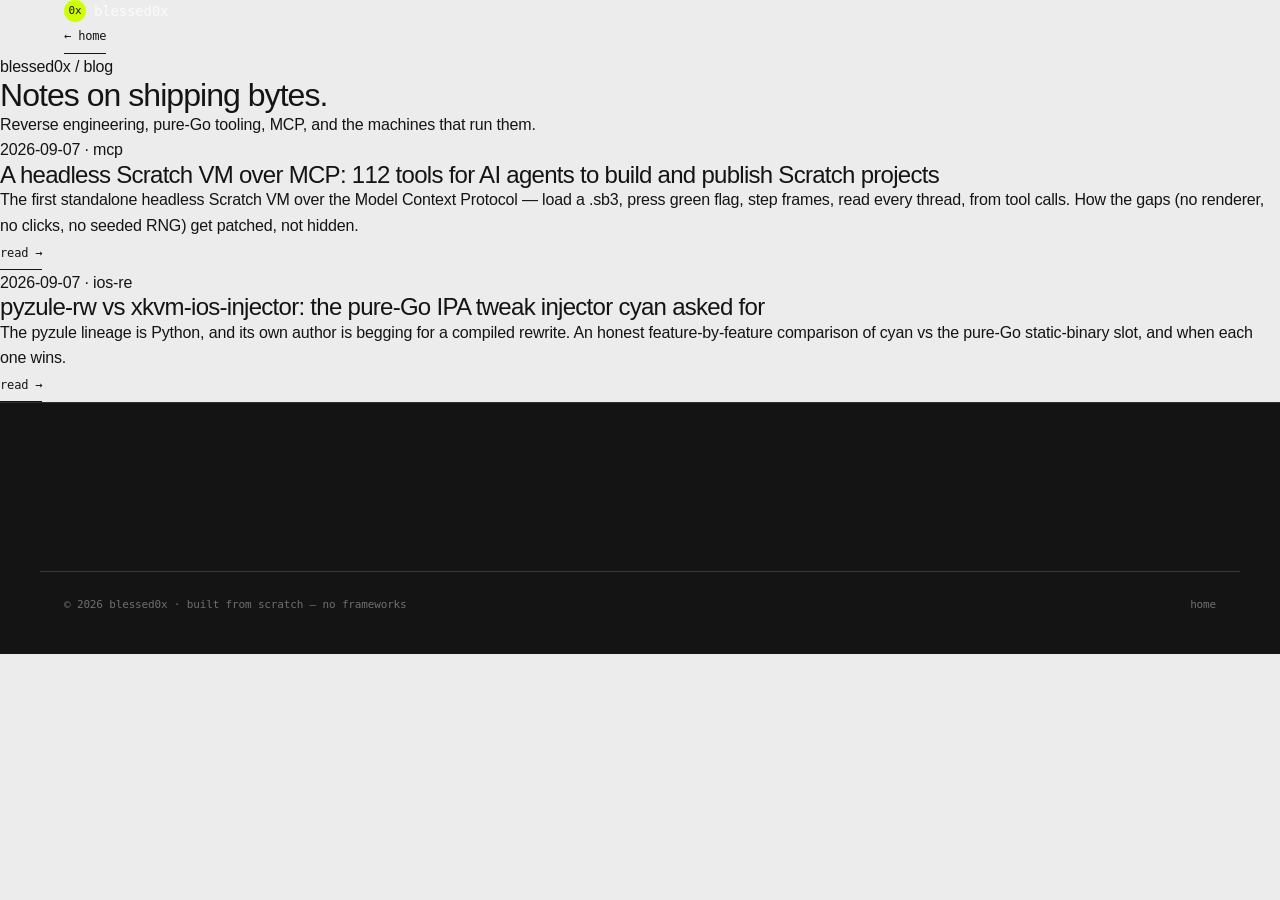
==== blog/index.html @ d800b371 "feat: blog index" ====
<!doctype html>
<html lang="en" class="no-js">
<head>
  <meta charset="utf-8">
  <meta name="viewport" content="width=device-width, initial-scale=1">
  <title>blog — blessed0x: iOS reverse engineering, Go tooling, MCP</title>
  <meta name="description" content="Notes from blessed0x on building iOS reverse-engineering tooling in pure Go — headless Scratch VMs over MCP, IPA tweak injection, macOS debloating, and device control without Python.">
  <meta name="robots" content="index, follow">
  <link rel="canonical" href="https://blessed0x.github.io/blog/">
  <meta property="og:type" content="website">
  <meta property="og:title" content="blog — blessed0x">
  <meta property="og:url" content="https://blessed0x.github.io/blog/">
  <link rel="stylesheet" href="/assets/css/style.css">
</head>
<body class="blog-page">
  <a class="skip-link" href="#main">Skip to content</a>
  <nav class="blog-nav">
    <div class="container blog-nav-inner">
      <a class="logo" href="/" aria-label="blessed0x home"><span class="logo-mark">0x</span>blessed0x</a>
      <a class="ulink" href="/">← home</a>
    </div>
  </nav>

  <main id="main" class="blog-main">
    <p class="post-kicker">blessed0x / blog</p>
    <h1>Notes on shipping bytes.</h1>
    <p class="post-meta">Reverse engineering, pure-Go tooling, MCP, and the machines that run them.</p>

    <article class="post-card">
      <p class="post-meta">2026-09-07 · mcp</p>
      <h2><a href="/blog/headless-scratch-vm-over-mcp.html">A headless Scratch VM over MCP: 112 tools for AI agents to build and publish Scratch projects</a></h2>
      <p>The first standalone headless Scratch VM over the Model Context Protocol — load a .sb3, press green flag, step frames, read every thread, from tool calls. How the gaps (no renderer, no clicks, no seeded RNG) get patched, not hidden.</p>
      <a class="ulink" href="/blog/headless-scratch-vm-over-mcp.html">read →</a>
    </article>

    <article class="post-card">
      <p class="post-meta">2026-09-07 · ios-re</p>
      <h2><a href="/blog/pyzule-vs-xkvm-ios-injector.html">pyzule-rw vs xkvm-ios-injector: the pure-Go IPA tweak injector cyan asked for</a></h2>
      <p>The pyzule lineage is Python, and its own author is begging for a compiled rewrite. An honest feature-by-feature comparison of cyan vs the pure-Go static-binary slot, and when each one wins.</p>
      <a class="ulink" href="/blog/pyzule-vs-xkvm-ios-injector.html">read →</a>
    </article>
  </main>

  <footer class="footer" style="border-top:1px solid rgba(236,236,236,.12)">
    <div class="container footer-bottom" style="display:flex;justify-content:space-between;flex-wrap:wrap;gap:12px">
      <span>© 2026 blessed0x · built from scratch — no frameworks</span>
      <a href="/">home</a>
    </div>
  </footer>
</body>
</html>
---- assets/css/style.css ----
/* ============================================================
   blessed0x · design language cloned 1:1 from spur.us
   palette   : #ceff00 neon · #141414 ink · #ececec platinum ·
               #fafafa paper · #6f6f6f grey
   type      : Inter (body) · Inter Tight 300/400/500 (display) ·
               Fragment Mono (mono labels)
   motion    : lenis smooth scroll · slideUp in-view reveals ·
               cubic-bezier(0.4,0,0.2,1) hovers ·
               cubic-bezier(1,0,0.01,1) transforms
   ============================================================ */

:root {
  --ink: #141414;
  --ink-2: #1f1f1f;
  --platinum: #ececec;
  --paper: #fafafa;
  --neon: #ceff00;
  --grey: #6f6f6f;
  --white: #ffffff;
  --mono: "Fragment Mono", ui-monospace, "SF Mono", Menlo, monospace;
  --sans: "Inter", -apple-system, BlinkMacSystemFont, "Segoe UI", sans-serif;
  --disp: "Inter Tight", "Inter", -apple-system, BlinkMacSystemFont, sans-serif;
  --ease: cubic-bezier(0.4, 0, 0.2, 1);
  --snap: cubic-bezier(1, 0, 0.01, 1);
  --line: 1px solid var(--ink);
}

* { box-sizing: border-box; }

html { scroll-behavior: auto; }
html.lenis, html.lenis body { height: auto; }
.lenis.lenis-smooth { scroll-behavior: auto !important; }
.lenis.lenis-stopped { overflow: hidden; }

body {
  margin: 0;
  background: var(--platinum);
  color: var(--ink);
  font-family: var(--sans);
  font-size: 16px;
  line-height: 1.6;
  letter-spacing: -0.01em;
  -webkit-font-smoothing: antialiased;
}

::selection { background: var(--neon); color: var(--ink); }

a { color: inherit; text-decoration: none; }
img, svg { display: block; max-width: 100%; }

h1, h2, h3, h4 { margin: 0; font-family: var(--disp); font-weight: 300; letter-spacing: -0.03em; line-height: 1.02; }
p { margin: 0; }
ul, ol { margin: 0; padding: 0; list-style: none; }

.skip-link { position: absolute; left: -999px; top: 0; z-index: 200; background: var(--neon); color: var(--ink); padding: 0.5rem 1rem; font-family: var(--mono); font-size: 12px; }
.skip-link:focus { left: 0; }

.container { max-width: 1200px; margin-inline: auto; padding-inline: 24px; }

/* mono label chip */
.mono { font-family: var(--mono); font-size: 12px; letter-spacing: 0; }
.kicker { font-family: var(--mono); font-size: 12px; line-height: 1.4; }

/* ============ nav ============ */

.nav {
  position: fixed;
  inset: 0 0 auto 0;
  z-index: 999;
  background: transparent;
  transition: background-color 0.3s var(--ease), backdrop-filter 0.3s var(--ease);
}
.nav.is-scrolled {
  background: rgba(20, 20, 20, 0.9);
  backdrop-filter: blur(10px);
}
.nav-inner {
  max-width: 1440px;
  margin-inline: auto;
  padding: 16px 24px;
  display: flex;
  align-items: center;
  justify-content: space-between;
  gap: 24px;
}
.logo {
  font-family: var(--mono);
  font-size: 14px;
  color: var(--paper);
  display: flex;
  align-items: center;
  gap: 8px;
}
.logo .logo-mark {
  width: 22px; height: 22px;
  background: var(--neon);
  display: grid;
  place-items: center;
  color: var(--ink);
  font-weight: 400;
  font-size: 11px;
  border-radius: 999px;
}
.nav-links { display: flex; align-items: center; gap: 28px; }
.nav-links a {
  font-family: var(--mono);
  font-size: 12px;
  color: var(--paper);
  position: relative;
  padding: 4px 0;
}
.nav-links a::after {
  content: "";
  position: absolute;
  left: 0; bottom: 0;
  width: 100%; height: 1px;
  background: var(--neon);
  transform: scaleX(0);
  transform-origin: right;
  transition: transform 0.3s var(--ease);
}
.nav-links a:hover::after { transform: scaleX(1); transform-origin: left; }
.nav-cta { display: flex; align-items: center; gap: 20px; }

.nav-burger {
  display: none;
  background: none; border: 0; cursor: pointer;
  width: 40px; height: 40px;
  color: var(--paper);
}
.nav-burger span { display: block; width: 22px; height: 2px; background: currentColor; margin: 5px auto; transition: transform 0.3s var(--ease); }

/* ============ buttons / links ============ */

.pill {
  display: inline-flex;
  align-items: center;
  gap: 10px;
  font-family: var(--mono);
  font-size: 12px;
  line-height: 1;
  color: var(--ink);
  background: var(--neon);
  border-radius: 999px;
  padding: 12px 20px;
  white-space: nowrap;
  transition: color 0.3s var(--ease), background-color 0.3s var(--ease), transform 0.3s var(--snap);
}
.pill:hover { background: var(--paper); }
.pill.pill-dark { background: var(--ink); color: var(--paper); }
.pill.pill-dark:hover { background: var(--neon); color: var(--ink); }
.pill .arr { transition: transform 0.3s var(--snap); }
.pill:hover .arr { transform: translateX(4px); }

.ulink {
  font-family: var(--mono);
  font-size: 12px;
  color: inherit;
  display: inline-flex;
  align-items: center;
  gap: 8px;
  padding-bottom: 6px;
  border-bottom: 1px solid currentColor;
  transition: color 0.3s var(--ease), border-color 0.3s var(--ease);
}
.ulink .arr { transition: transform 0.3s var(--snap); }
.ulink:hover .arr { transform: translateX(4px); }
.ulink:hover { color: var(--grey); }

/* ============ hero (dark) ============ */

.hero {
  background: var(--ink);
  color: var(--paper);
  position: relative;
  overflow: hidden;
  padding: 200px 0 120px;
}
.hero::before { /* faint blueprint grid */
  content: "";
  position: absolute;
  inset: 0;
  background-image:
    linear-gradient(rgba(255,255,255,0.04) 1px, transparent 1px),
    linear-gradient(90deg, rgba(255,255,255,0.04) 1px, transparent 1px);
  background-size: 64px 64px;
  pointer-events: none;
}
.hero-meta {
  display: flex;
  align-items: center;
  gap: 14px;
  color: var(--neon);
  margin-bottom: 40px;
}
.hero-meta .dot { width: 7px; height: 7px; border-radius: 999px; background: var(--neon); }
.hero h1 {
  font-size: clamp(56px, 9vw, 128px);
  color: var(--paper);
  max-width: 13ch;
}
.hero h1 .neon-word { color: var(--neon); }
.hero-sub {
  margin-top: 36px;
  max-width: 480px;
  color: var(--grey);
  font-size: 18px;
  line-height: 1.6;
}
.hero-cta { display: flex; align-items: center; gap: 32px; margin-top: 48px; flex-wrap: wrap; }
.hero-cta .ulink { color: var(--paper); }

/* barcode divider (their pattern strip) */
.barcode {
  height: 10px;
  margin-top: 110px;
  background: repeating-linear-gradient(90deg, var(--paper) 0 2px, transparent 2px 5px, var(--paper) 5px 6px, transparent 6px 12px, var(--paper) 12px 13px, transparent 13px 18px);
  opacity: 0.85;
}

/* ============ bands / sections ============ */

.band { padding: 140px 0; }
.band-light { background: var(--platinum); }
.band-dark { background: var(--ink); color: var(--paper); }
.band-white { background: var(--paper); }

.section-head { display: flex; flex-direction: column; gap: 20px; margin-bottom: 80px; }
.section-head .kicker { color: var(--grey); }
.section-head h2 { font-size: clamp(36px, 4.6vw, 72px); max-width: 20ch; }
.band-dark .section-head h2 { color: var(--paper); }
.band-dark .section-head .kicker { color: var(--neon); }

/* underline accent word */
.hl { position: relative; white-space: nowrap; }
.hl::after {
  content: "";
  position: absolute;
  left: 0; right: 0; bottom: 0.06em;
  height: 0.28em;
  background: var(--neon);
  z-index: -1;
}
.band-dark .hl::after { background: var(--neon); }
.hl-dark::after { background: var(--ink); }

/* ============ step cards (light) ============ */

.steps { display: grid; grid-template-columns: repeat(3, 1fr); gap: 0; border-top: var(--line); border-left: var(--line); }
.step {
  border-right: var(--line);
  border-bottom: var(--line);
  padding: 40px 32px 56px;
  background: transparent;
  display: flex;
  flex-direction: column;
  align-items: flex-start;
  gap: 18px;
  min-height: 100%;
  transition: background-color 0.3s var(--ease);
}
.step:hover { background: var(--neon); }
.step .num { font-family: var(--mono); font-size: 12px; color: var(--grey); }
.step h3 { font-size: clamp(24px, 2.2vw, 40px); }
.step p { color: var(--grey); font-size: 15px; margin-top: auto; }
.step:hover p { color: var(--ink); }

/* ============ feature list rows (brutalist) ============ */

.feat-list { border-top: var(--line); }
.feat {
  display: grid;
  grid-template-columns: 120px 1fr auto;
  align-items: baseline;
  gap: 32px;
  padding: 44px 0;
  border-bottom: var(--line);
  transition: padding 0.3s var(--ease);
}
.feat .num { font-family: var(--mono); font-size: 12px; color: var(--grey); }
.feat h3 { font-size: clamp(22px, 2.4vw, 40px); }
.feat .feat-desc { max-width: 520px; color: var(--grey); font-size: 15px; grid-column: 2; }
.feat .feat-go { grid-column: 3; align-self: center; }
.feat:hover { padding-left: 16px; }
.feat:hover h3 { color: var(--ink); }

/* ============ grid cards on dark ============ */

.cards { display: grid; grid-template-columns: repeat(2, 1fr); gap: 1px; background: rgba(255,255,255,0.14); border: 1px solid rgba(255,255,255,0.14); }
.card {
  background: var(--ink-2);
  padding: 48px 40px;
  min-height: 320px;
  display: flex;
  flex-direction: column;
  gap: 16px;
  transition: background-color 0.3s var(--ease);
}
.card .tag {
  font-family: var(--mono);
  font-size: 12px;
  color: var(--neon);
  border: 1px solid rgba(206, 255, 0, 0.35);
  border-radius: 999px;
  padding: 4px 10px;
  align-self: flex-start;
}
.card h3 { color: var(--paper); font-size: clamp(24px, 2vw, 36px); }
.card p { color: #9a9a9a; font-size: 15px; margin-top: auto; }
.card a { font-family: var(--mono); font-size: 12px; color: var(--paper); border-bottom: 1px solid rgba(255,255,255,0.3); align-self: flex-start; padding-bottom: 3px; transition: color 0.3s var(--ease), border-color 0.3s var(--ease); }
.card a:hover { color: var(--neon); border-color: var(--neon); }
.card:hover { background: #242424; }

/* ============ logo / tech chips ============ */

.chips { display: flex; flex-wrap: wrap; gap: 10px; }
.chip {
  font-family: var(--mono);
  font-size: 12px;
  border: var(--line);
  border-radius: 999px;
  padding: 8px 16px;
  color: var(--ink);
  transition: background-color 0.3s var(--ease), color 0.3s var(--ease);
}
.chip:hover { background: var(--ink); color: var(--neon); }
.band-dark .chip { border-color: rgba(255,255,255,0.3); color: var(--paper); }
.band-dark .chip:hover { background: var(--neon); color: var(--ink); border-color: var(--neon); }

/* ============ FAQ accordion ============ */

.faq { border-top: var(--line); }
.faq-item { border-bottom: var(--line); }
.faq-q {
  width: 100%;
  background: none;
  border: 0;
  text-align: left;
  cursor: pointer;
  padding: 28px 0;
  display: flex;
  align-items: baseline;
  justify-content: space-between;
  gap: 24px;
  font-family: var(--disp);
  font-weight: 400;
  font-size: clamp(18px, 2vw, 28px);
  letter-spacing: -0.02em;
  color: var(--ink);
}
.faq-q .ico {
  flex: none;
  font-family: var(--mono);
  font-size: 18px;
  transition: transform 0.3s var(--ease);
}
.faq-item.open .faq-q .ico { transform: rotate(45deg); }
.faq-a {
  display: grid;
  grid-template-rows: 0fr;
  transition: grid-template-rows 0.5s var(--ease);
}
.faq-item.open .faq-a { grid-template-rows: 1fr; }
.faq-a-inner { overflow: hidden; }
.faq-a-inner p { color: var(--grey); padding: 0 0 32px; max-width: 640px; }
.faq-a-inner a { border-bottom: 1px solid var(--ink); }
.band-dark .faq { border-color: rgba(255,255,255,0.25); }
.band-dark .faq-item { border-color: rgba(255,255,255,0.25); }
.band-dark .faq-q { color: var(--paper); }
.band-dark .faq-a-inner p { color: #9a9a9a; }
.band-dark .faq-a-inner a { border-color: var(--neon); color: var(--neon); }

/* ============ statement band ============ */

.statement { padding: 200px 0; }
.statement h2 { font-size: clamp(40px, 6vw, 96px); max-width: 22ch; }
.statement .kicker { margin-bottom: 28px; color: var(--grey); }
.band-dark.statement .kicker { color: var(--neon); }

/* ============ footer ============ */

.footer { background: var(--ink); color: var(--paper); padding: 120px 0 40px; }
.footer-grid { display: grid; grid-template-columns: 2fr 1fr 1fr 1fr 1fr; gap: 40px; }
.footer-brand .logo { margin-bottom: 24px; }
.footer-brand p { color: var(--grey); font-size: 14px; max-width: 240px; }
.footer-col h4 { font-family: var(--mono); font-size: 12px; color: var(--grey); margin-bottom: 18px; }
.footer-col li { margin-bottom: 12px; }
.footer-col a { font-family: var(--mono); font-size: 12px; color: var(--paper); transition: color 0.2s var(--ease); }
.footer-col a:hover { color: var(--neon); }
.footer-giant {
  margin-top: 120px;
  font-family: var(--disp);
  font-weight: 300;
  font-size: clamp(60px, 13vw, 220px);
  line-height: 0.8;
  letter-spacing: -0.04em;
  color: var(--paper);
  overflow: hidden;
  white-space: nowrap;
}
.footer-giant .neon { color: var(--neon); }
.footer-bottom {
  margin-top: 48px;
  padding-top: 24px;
  border-top: 1px solid rgba(255,255,255,0.15);
  display: flex;
  justify-content: space-between;
  gap: 16px;
  font-family: var(--mono);
  font-size: 11px;
  color: var(--grey);
  flex-wrap: wrap;
}

/* ============ reveal animation (slideUp, 1:1) ============ */

html.js .reveal { opacity: 0; }
@keyframes slideUp {
  from { opacity: 0; transform: translateY(28px); }
  to   { opacity: 1; transform: translateY(0); }
}
html.js .reveal.in-view { animation: slideUp 0.55s cubic-bezier(0.4, 0, 0.2, 1) forwards; animation-delay: var(--d, 0s); }

/* ============ 404 ============ */
.error { text-align: left; }
.error-code { font-size: clamp(80px, 20vw, 260px); color: var(--paper); }

/* ============ responsive ============ */

@media (max-width: 960px) {
  .nav-links { display: none; }
  .nav-burger { display: block; }
  .nav.is-open .nav-links {
    display: flex;
    position: fixed;
    inset: 80px 0 auto 0;
    flex-direction: column;
    align-items: flex-start;
    gap: 8px;
    background: var(--ink);
    padding: 32px 24px 40px;
  }
  .steps { grid-template-columns: 1fr; }
  .feat { grid-template-columns: 56px 1fr; gap: 16px; }
  .feat .feat-go { display: none; }
  .cards { grid-template-columns: 1fr; }
  .footer-grid { grid-template-columns: 1fr 1fr; }
  .footer-brand { grid-column: 1 / -1; }
  .band, .statement { padding: 100px 0; }
  .hero { padding: 160px 0 90px; }
}

@media (max-width: 560px) {
  .container { padding-inline: 20px; }
  .footer-grid { grid-template-columns: 1fr; gap: 32px; }
}

@media (prefers-reduced-motion: reduce) {
  html.js .reveal { opacity: 1; }
  html.js .reveal.in-view { animation: none; }
  * { transition-duration: 0.01ms !important; }
}


/* hero field — animated constellation data-layer */
#hero-field {
  position: absolute;
  inset: 0;
  z-index: 0;
  pointer-events: none;
  opacity: 0.9;
  will-change: transform;
}
.hero .container { position: relative; z-index: 1; }
@media (prefers-reduced-motion: reduce) { #hero-field { display: none; } }

/* faq questions as h3 for outline semantics */
.faq-item h3 { margin: 0; font: inherit; line-height: inherit; }
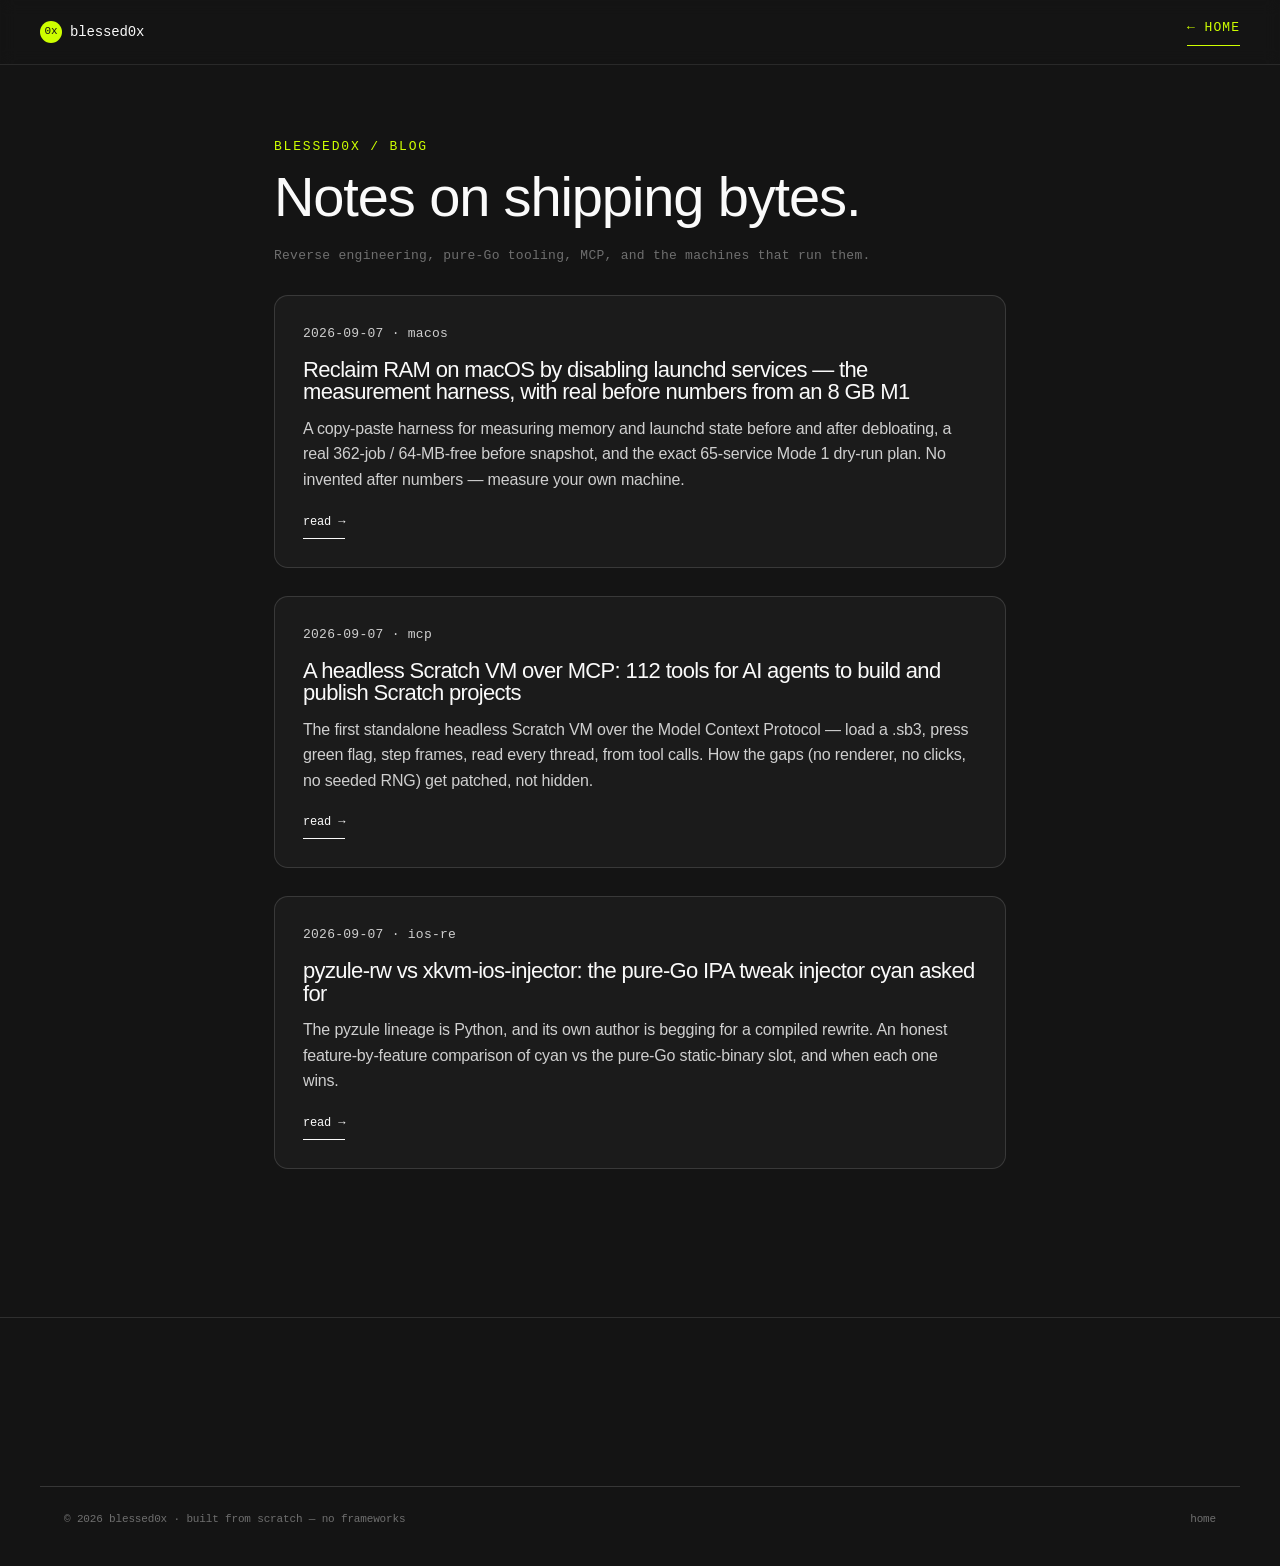
==== commit d7dd66f2: "chore: add RAM harness post to blog index" ====
--- a/blog/index.html
+++ b/blog/index.html
@@ -27,6 +27,13 @@
     <p class="post-meta">Reverse engineering, pure-Go tooling, MCP, and the machines that run them.</p>
 
     <article class="post-card">
+      <p class="post-meta">2026-09-07 · macos</p>
+      <h2><a href="/blog/reclaim-ram-launchd-services.html">Reclaim RAM on macOS by disabling launchd services — the measurement harness, with real before numbers from an 8 GB M1</a></h2>
+      <p>A copy-paste harness for measuring memory and launchd state before and after debloating, a real 362-job / 64-MB-free before snapshot, and the exact 65-service Mode 1 dry-run plan. No invented after numbers — measure your own machine.</p>
+      <a class="ulink" href="/blog/reclaim-ram-launchd-services.html">read →</a>
+    </article>
+
+    <article class="post-card">
       <p class="post-meta">2026-09-07 · mcp</p>
       <h2><a href="/blog/headless-scratch-vm-over-mcp.html">A headless Scratch VM over MCP: 112 tools for AI agents to build and publish Scratch projects</a></h2>
       <p>The first standalone headless Scratch VM over the Model Context Protocol — load a .sb3, press green flag, step frames, read every thread, from tool calls. How the gaps (no renderer, no clicks, no seeded RNG) get patched, not hidden.</p>
--- a/assets/css/style.css
+++ b/assets/css/style.css
@@ -476,3 +476,37 @@
 
 /* faq questions as h3 for outline semantics */
 .faq-item h3 { margin: 0; font: inherit; line-height: inherit; }
+
+
+/* blog — pages under /blog/ */
+.blog-page { background: var(--ink); color: var(--paper); min-height: 100vh; }
+.blog-nav { position: sticky; top: 0; z-index: 50; background: rgba(20,20,20,.85); backdrop-filter: blur(8px); border-bottom: 1px solid rgba(236,236,236,.1); }
+.blog-nav-inner { display: flex; align-items: center; justify-content: space-between; padding: 18px 0; }
+.blog-nav .logo { color: var(--paper); text-decoration: none; }
+.blog-nav .ulink { color: var(--neon); text-decoration: none; font-family: var(--mono); font-size: 13px; text-transform: uppercase; letter-spacing: .08em; }
+.post, .blog-main { max-width: 780px; margin: 0 auto; padding: 96px 24px 120px; }
+.blog-main { padding-top: 72px; }
+.post h1, .blog-main h1 { font-family: var(--disp); font-weight: 500; font-size: clamp(34px, 5vw, 56px); line-height: 1.05; letter-spacing: -0.02em; margin: 8px 0 20px; color: var(--paper); }
+.post h2 { font-family: var(--disp); font-weight: 500; font-size: clamp(22px, 2.6vw, 28px); margin: 56px 0 14px; color: var(--paper); }
+.post p { font-size: 17px; line-height: 1.75; color: #d4d4d4; margin: 0 0 20px; }
+.post ul { margin: 0 0 22px; padding-left: 22px; color: #d4d4d4; }
+.post li { margin: 8px 0; line-height: 1.6; }
+.post code { font-family: var(--mono); font-size: .88em; background: rgba(236,236,236,.08); padding: 2px 6px; border-radius: 4px; }
+.post pre { background: #0c0c0c; border: 1px solid rgba(236,236,236,.12); border-radius: 10px; padding: 18px; overflow-x: auto; margin: 0 0 22px; }
+.post pre code { background: none; padding: 0; }
+.post blockquote { border-left: 3px solid var(--neon); margin: 28px 0; padding: 4px 0 4px 22px; color: #ececec; font-style: italic; }
+.post a { color: var(--neon); }
+.post table { width: 100%; border-collapse: collapse; margin: 8px 0 28px; font-size: 15px; }
+.post th, .post td { text-align: left; padding: 10px 12px; border-bottom: 1px solid rgba(236,236,236,.14); vertical-align: top; }
+.post th { color: var(--paper); font-family: var(--mono); font-weight: 400; font-size: 13px; text-transform: uppercase; letter-spacing: .06em; }
+.post-kicker { font-family: var(--mono); color: var(--neon); font-size: 13px; text-transform: uppercase; letter-spacing: .14em; margin: 0 0 10px; }
+.post-meta { font-family: var(--mono); font-size: 13px; color: var(--grey); letter-spacing: .02em; margin: 0 0 28px; }
+.post-meta a { color: var(--neon); }
+.post-cta { margin-top: 40px; font-family: var(--mono); }
+.post-cta a { color: var(--neon); text-decoration: none; border-bottom: 1px solid rgba(206,255,0,.35); }
+.post-card { border: 1px solid rgba(236,236,236,.14); border-radius: 14px; padding: 28px; margin: 28px 0; background: rgba(236,236,236,.03); transition: border-color .25s var(--ease), transform .25s var(--ease); }
+.post-card:hover { border-color: rgba(206,255,0,.45); transform: translateY(-2px); }
+.post-card h2 { margin: 6px 0 12px; font-size: 22px; }
+.post-card h2 a { color: var(--paper); text-decoration: none; font-family: var(--disp); font-weight: 500; }
+.post-card h2 a:hover { color: var(--neon); }
+.post-card p { color: #cfcfcf; margin-bottom: 14px; }
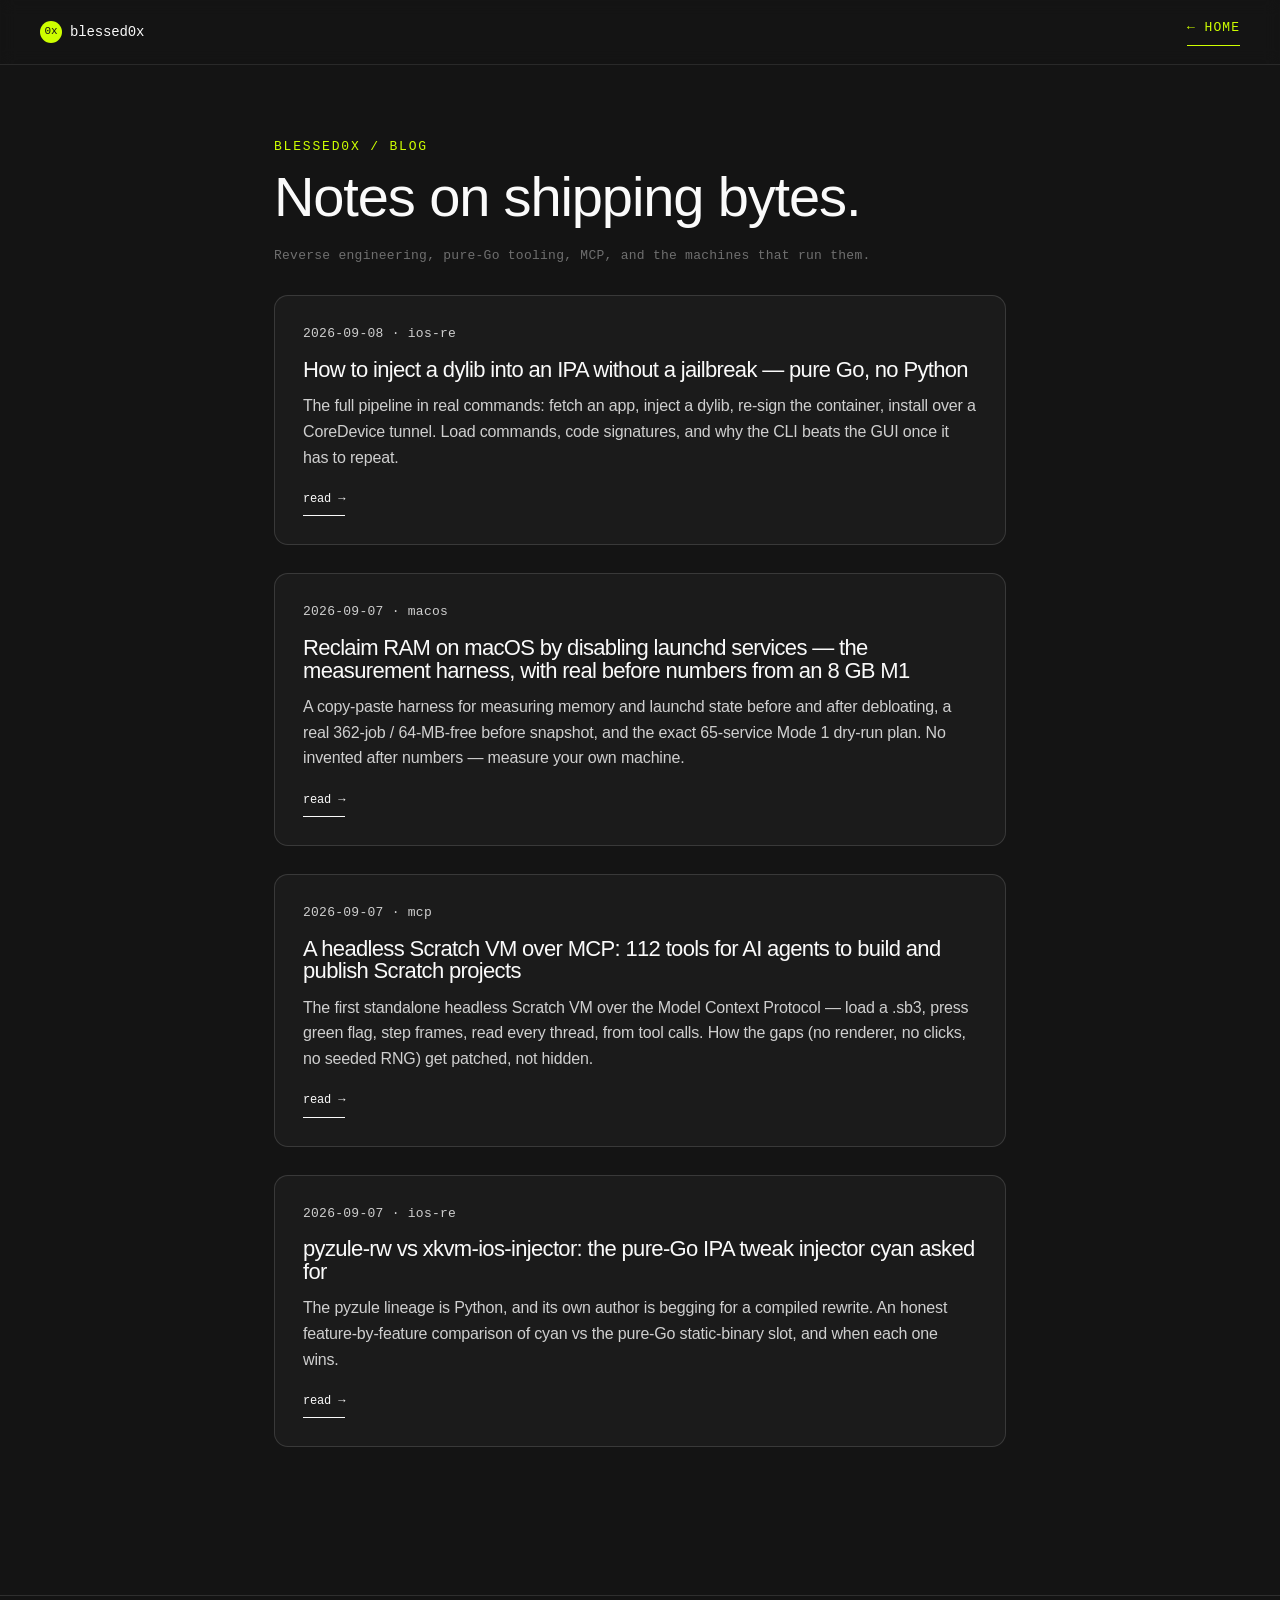
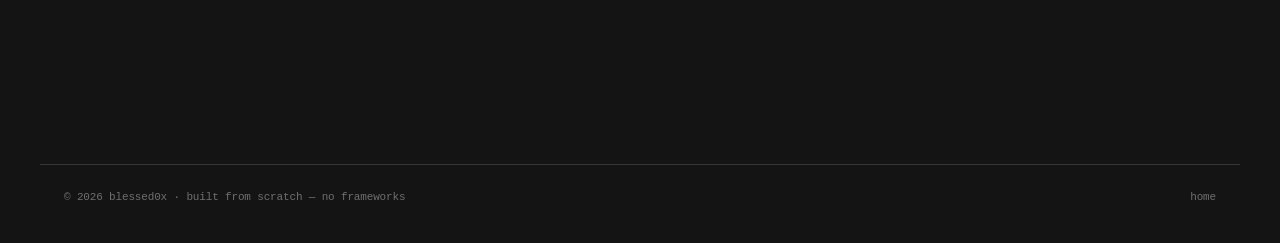
==== commit b8d23ddd: "blog: update blog/index.html" ====
--- a/blog/index.html
+++ b/blog/index.html
@@ -25,6 +25,13 @@
     <p class="post-kicker">blessed0x / blog</p>
     <h1>Notes on shipping bytes.</h1>
     <p class="post-meta">Reverse engineering, pure-Go tooling, MCP, and the machines that run them.</p>
+
+    <article class="post-card">
+      <p class="post-meta">2026-09-08 · ios-re</p>
+      <h2><a href="/blog/inject-dylib-into-ipa-no-jailbreak.html">How to inject a dylib into an IPA without a jailbreak — pure Go, no Python</a></h2>
+      <p>The full pipeline in real commands: fetch an app, inject a dylib, re-sign the container, install over a CoreDevice tunnel. Load commands, code signatures, and why the CLI beats the GUI once it has to repeat.</p>
+      <a class="ulink" href="/blog/inject-dylib-into-ipa-no-jailbreak.html">read →</a>
+    </article>
 
     <article class="post-card">
       <p class="post-meta">2026-09-07 · macos</p>
